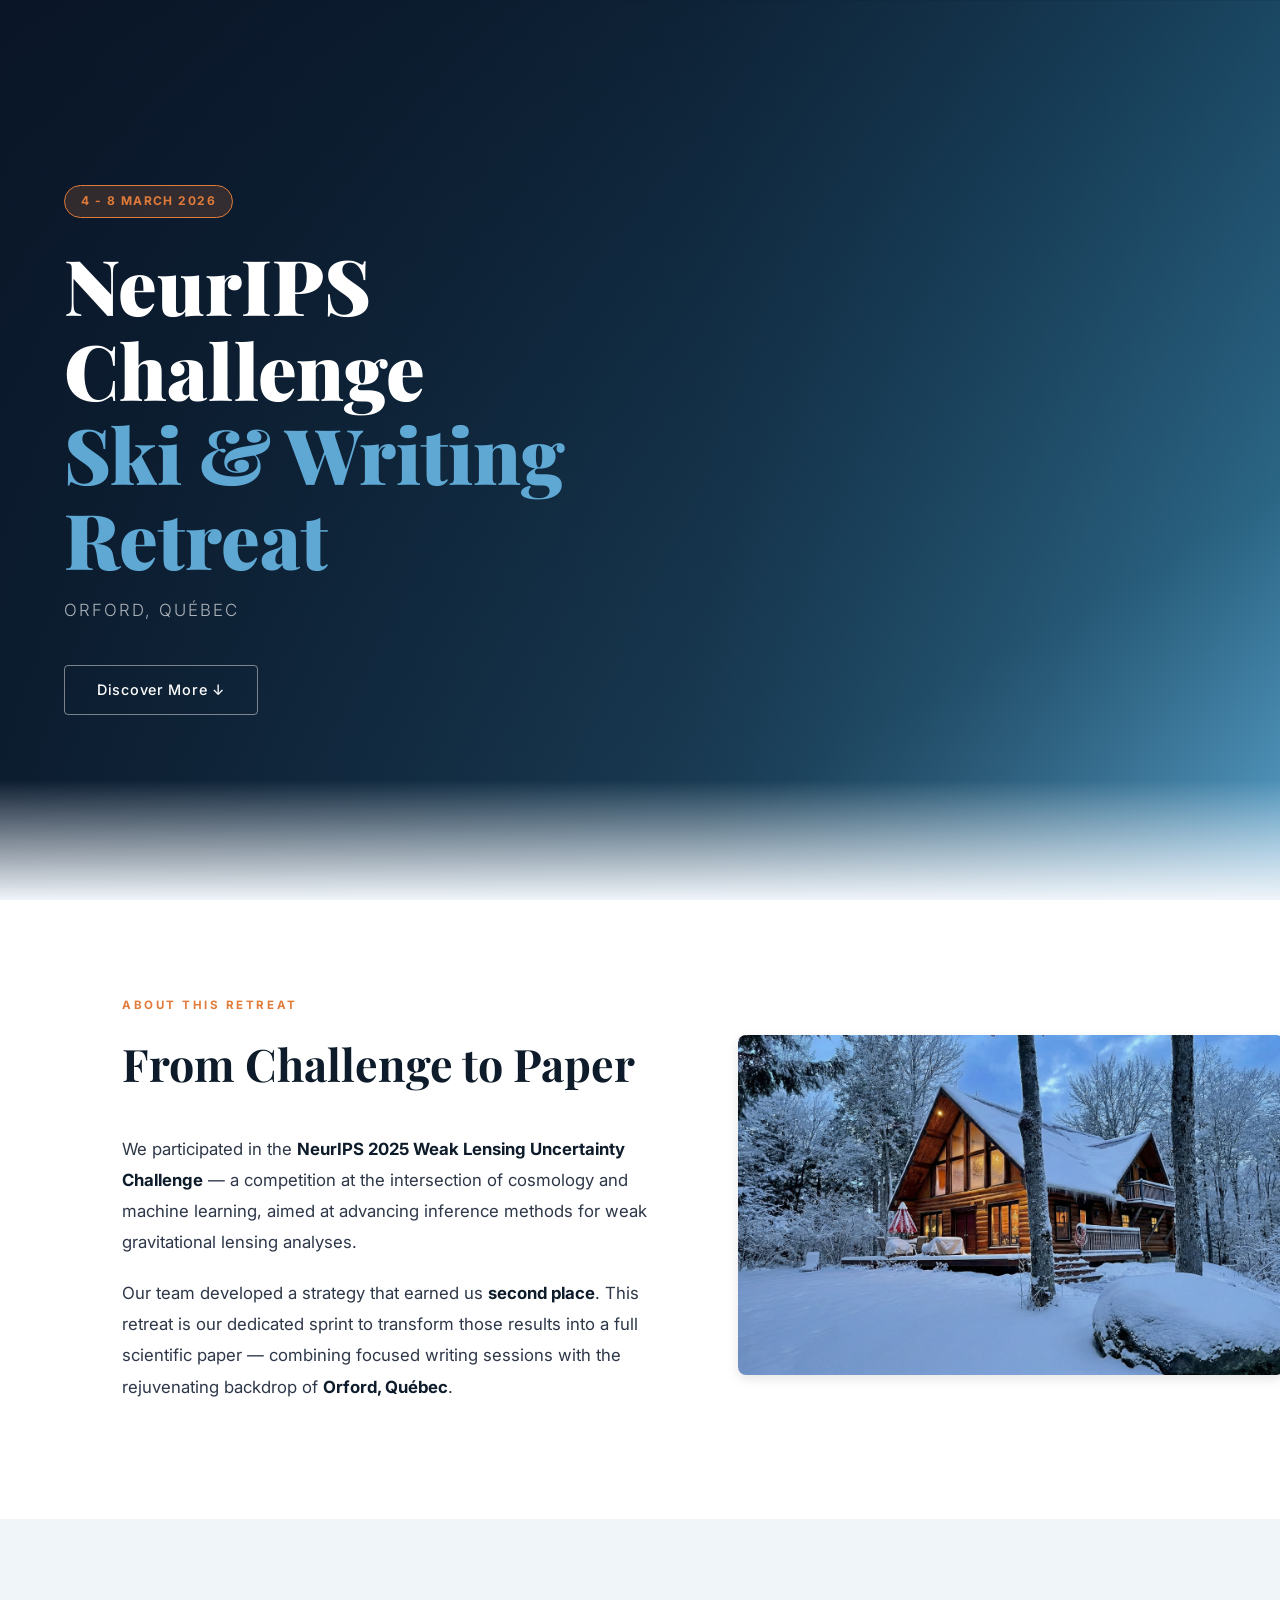
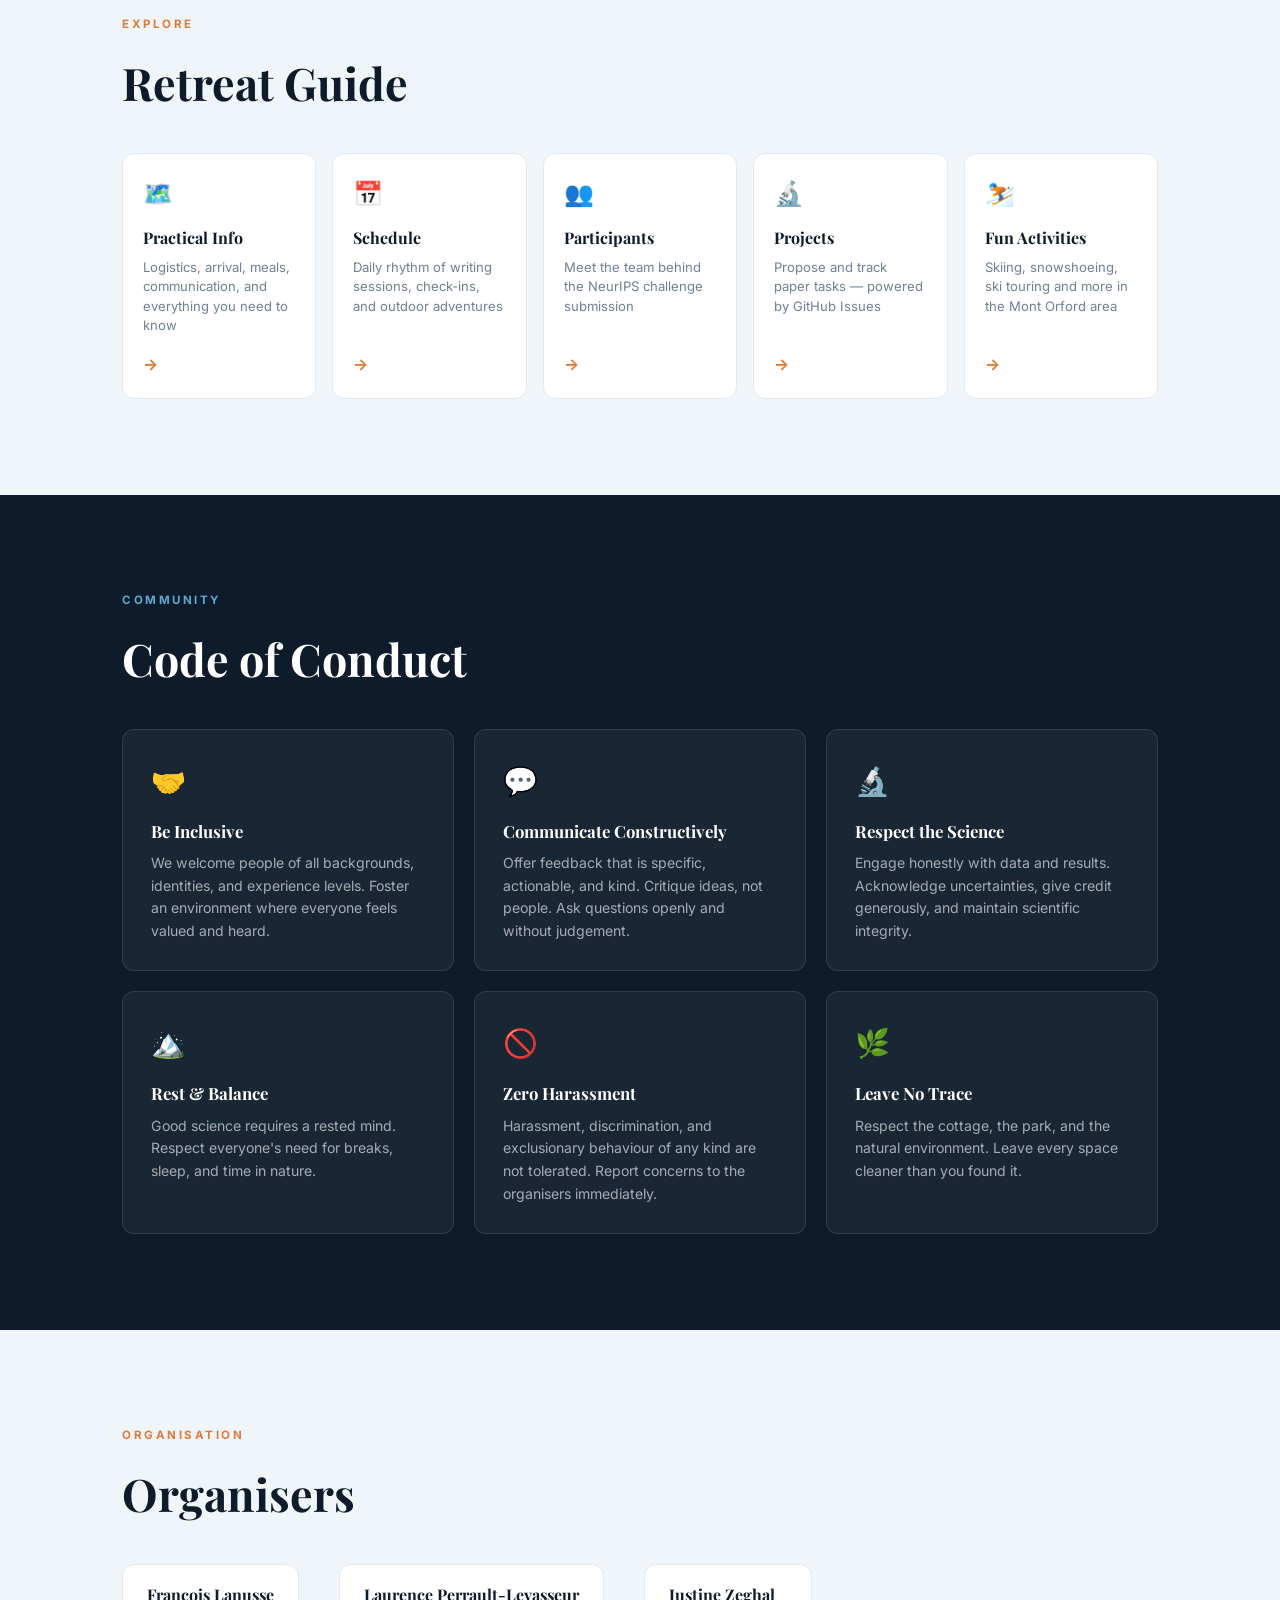
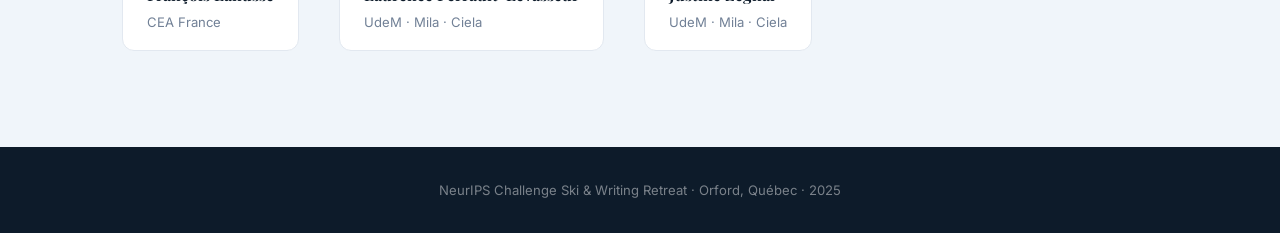
==== index.html @ ecc27511 "Initial commit" ====
<!DOCTYPE html>
<html lang="en">
<head>
  <meta charset="UTF-8">
  <meta name="viewport" content="width=device-width, initial-scale=1.0">
  <title>NeurIPS Challenge Ski &amp; Writing Retreat</title>
  <link rel="preconnect" href="https://fonts.googleapis.com">
  <link rel="preconnect" href="https://fonts.gstatic.com" crossorigin>
  <link href="https://fonts.googleapis.com/css2?family=Playfair+Display:wght@400;700;900&family=Inter:wght@300;400;500;600&display=swap" rel="stylesheet">
  <link rel="stylesheet" href="style.css">
</head>
<body>

  <!-- Sticky nav — hidden until user scrolls past hero -->
  <nav class="sticky-nav" id="stickyNav">
    <div class="nav-inner">
      <a href="index.html" class="nav-logo">NeurIPS Retreat</a>
      <div class="nav-links">
        <a href="practical.html">Practical Info</a>
        <a href="schedule.html">Schedule</a>
        <a href="participants.html">Participants</a>
        <a href="projects.html">Projects</a>
        <a href="activities.html">Fun Activities</a>
      </div>
    </div>
  </nav>

  <!-- ═══════════════ HERO ═══════════════ -->
  <!--
    MOUNTAIN PHOTO INSTRUCTIONS
    ───────────────────────────
    1. Place your photo (e.g. mountain.jpg) in this folder
    2. In style.css, find the .hero rule and uncomment:
         background-image: url('mountain.jpg');
    3. Remove or comment out the gradient background line above it
  -->
  <section class="hero">
    <div class="hero-overlay"></div>
    <div class="hero-content">
      <div class="hero-badge">4 - 8 March 2026</div>
      <h1 class="hero-title">
        NeurIPS Challenge<br>
        <span class="hero-title-accent">Ski &amp; Writing Retreat</span>
      </h1>
      <p class="hero-subtitle">Orford, Québec</p>
      <a href="#rationale" class="hero-cta">Discover More ↓</a>
    </div>
  </section>

<!-- ═══════════════ RATIONALE ═══════════════ -->

  <section class="rationale" id="rationale">
    <div class="container">
      <div class="rationale-inner">
        <div class="rationale-text">
          <div class="section-label">About This Retreat</div>
          <h2>From Challenge to Paper</h2>
          <p class="body-text">
            We participated in the <a href="https://www.codabench.org/competitions/8934/" target="_blank" rel="noopener"><strong>NeurIPS 2025 Weak Lensing Uncertainty Challenge</strong></a> 
            — a competition at the intersection of cosmology and machine learning, aimed at advancing 
            inference methods for weak gravitational lensing analyses.
          </p>
          <p class="body-text">
            Our team developed a strategy that earned us <strong>second place</strong>.
            This retreat is our dedicated sprint to transform those results into a full scientific paper —
            combining focused writing sessions with the rejuvenating backdrop of <strong>Orford, Québec</strong>.
          </p>
        </div>
        <div class="rationale-image">
          <img src="img/cottage_pic.jpg" alt="The retreat cottage" style="width:130%; border-radius:8px; box-shadow:0 4px 12px rgba(0,0,0,0.1);">
        </div>
      </div>
    </div>
  </section>

  <!-- ═══════════════ NAVIGATION CARDS ═══════════════ -->
  <section class="nav-section" id="explore">
    <div class="container">
      <div class="section-label">Explore</div>
      <h2>Retreat Guide</h2>
      <div class="nav-cards">

        <a href="practical.html" class="nav-card">
          <div class="nav-card-icon">🗺️</div>
          <h3>Practical Info</h3>
          <p>Logistics, arrival, meals, communication, and everything you need to know</p>
          <span class="nav-card-arrow">→</span>
        </a>

        <a href="schedule.html" class="nav-card">
          <div class="nav-card-icon">📅</div>
          <h3>Schedule</h3>
          <p>Daily rhythm of writing sessions, check-ins, and outdoor adventures</p>
          <span class="nav-card-arrow">→</span>
        </a>

        <a href="participants.html" class="nav-card">
          <div class="nav-card-icon">👥</div>
          <h3>Participants</h3>
          <p>Meet the team behind the NeurIPS challenge submission</p>
          <span class="nav-card-arrow">→</span>
        </a>

        <a href="projects.html" class="nav-card">
          <div class="nav-card-icon">🔬</div>
          <h3>Projects</h3>
          <p>Propose and track paper tasks — powered by GitHub Issues</p>
          <span class="nav-card-arrow">→</span>
        </a>

        <a href="activities.html" class="nav-card">
          <div class="nav-card-icon">⛷️</div>
          <h3>Fun Activities</h3>
          <p>Skiing, snowshoeing, ski touring and more in the Mont Orford area</p>
          <span class="nav-card-arrow">→</span>
        </a>

      </div>
    </div>
  </section>

  <!-- ═══════════════ CODE OF CONDUCT ═══════════════ -->
  <section class="conduct" id="conduct">
    <div class="container">
      <div class="section-label">Community</div>
      <h2>Code of Conduct</h2>
      <div class="conduct-grid">

        <div class="conduct-item">
          <div class="conduct-icon">🤝</div>
          <h3>Be Inclusive</h3>
          <p>We welcome people of all backgrounds, identities, and experience levels. Foster an environment where everyone feels valued and heard.</p>
        </div>

        <div class="conduct-item">
          <div class="conduct-icon">💬</div>
          <h3>Communicate Constructively</h3>
          <p>Offer feedback that is specific, actionable, and kind. Critique ideas, not people. Ask questions openly and without judgement.</p>
        </div>

        <div class="conduct-item">
          <div class="conduct-icon">🔬</div>
          <h3>Respect the Science</h3>
          <p>Engage honestly with data and results. Acknowledge uncertainties, give credit generously, and maintain scientific integrity.</p>
        </div>

        <div class="conduct-item">
          <div class="conduct-icon">🏔️</div>
          <h3>Rest &amp; Balance</h3>
          <p>Good science requires a rested mind. Respect everyone's need for breaks, sleep, and time in nature.</p>
        </div>

        <div class="conduct-item">
          <div class="conduct-icon">🚫</div>
          <h3>Zero Harassment</h3>
          <p>Harassment, discrimination, and exclusionary behaviour of any kind are not tolerated. Report concerns to the organisers immediately.</p>
        </div>

        <div class="conduct-item">
          <div class="conduct-icon">🌿</div>
          <h3>Leave No Trace</h3>
          <p>Respect the cottage, the park, and the natural environment. Leave every space cleaner than you found it.</p>
        </div>

      </div>
    </div>
  </section>

  <!-- ═══════════════ ORGANISERS ═══════════════ -->
  <section class="organisers">
    <div class="container">
      <div class="section-label">Organisation</div>
      <h2>Organisers</h2>
      <div class="organisers-list">
        <div class="organiser-item">
          <div class="organiser-name">François Lanusse</div>
          <div class="organiser-affil">CEA France</div>
        </div>
        <div class="organiser-item">
          <div class="organiser-name">Laurence Perrault-Levasseur</div>
          <div class="organiser-affil">UdeM · Mila · Ciela</div>
        </div>
        <div class="organiser-item">
          <div class="organiser-name">Justine Zeghal</div>
          <div class="organiser-affil">UdeM · Mila · Ciela</div>
        </div>
      </div>
    </div>
  </section>

<footer class="footer">
    <p>NeurIPS Challenge Ski &amp; Writing Retreat · Orford, Québec · 2025</p>
  </footer>

  <script src="script.js"></script>
</body>
</html>
---- style.css ----
/* ============================================================
   GLOBAL RESET & VARIABLES
   ============================================================ */
*, *::before, *::after { box-sizing: border-box; margin: 0; padding: 0; }

:root {
  --navy:       #0d1b2a;
  --blue:       #1b4965;
  --sky:        #5fa8d3;
  --snow:       #f0f5fa;
  --accent:     #e07b39;
  --text:       #2d3748;
  --muted:      #718096;
  --white:      #ffffff;
  --border:     #e2e8f0;
}

html { scroll-behavior: smooth; }

body {
  font-family: 'Inter', sans-serif;
  color: var(--text);
  background: var(--snow);
  line-height: 1.7;
}

.container { max-width: 1100px; margin: 0 auto; padding: 0 2rem; }
a { text-decoration: none; color: inherit; }

.body-text {
  font-size: 1.05rem;
  max-width: 720px;
  margin-bottom: 1.25rem;
  line-height: 1.85;
  color: var(--text);
}
.body-text strong { color: var(--navy); }
.body-text a {
  color: inherit;
  transition: color 0.2s;
}
.body-text a:hover,
.body-text a:hover strong { color: var(--accent); }

/* ============================================================
   STICKY NAV  (index.html — slides in after hero)
   ============================================================ */
.sticky-nav {
  position: fixed;
  top: 0; left: 0; right: 0;
  z-index: 1000;
  background: rgba(13, 27, 42, 0.97);
  backdrop-filter: blur(10px);
  padding: 0.9rem 2rem;
  transform: translateY(-100%);
  transition: transform 0.3s ease;
}
.sticky-nav.visible { transform: translateY(0); }

.nav-inner {
  max-width: 1100px;
  margin: 0 auto;
  display: flex;
  align-items: center;
  justify-content: space-between;
}
.nav-logo {
  font-family: 'Playfair Display', serif;
  color: var(--white);
  font-weight: 700;
  font-size: 0.95rem;
}
.nav-links { display: flex; gap: 2rem; }
.nav-links a {
  color: rgba(255,255,255,0.75);
  font-size: 0.88rem;
  font-weight: 500;
  letter-spacing: 0.04em;
  transition: color 0.2s;
}
.nav-links a:hover { color: var(--accent); }

/* ============================================================
   HERO  (index.html)
   ============================================================ */
.hero {
  position: relative;
  min-height: 100vh;
  display: flex;
  align-items: center;
  overflow: hidden;

  /* ── MOUNTAIN PHOTO ────────────────────────────────────────
     Replace this gradient with your own photo:
       background-image: url('mountain.jpg');
       background-size: cover;
       background-position: center;
     ────────────────────────────────────────────────────────── */
  background: linear-gradient(
    150deg,
    #0a1628 0%,
    #1b4965 45%,
    #2d6a8a 75%,
    #5fa8d3 100%
  );
}

.hero-overlay {
  position: absolute;
  inset: 0;
  background: linear-gradient(
    to right,
    rgba(10, 22, 40, 0.88) 0%,
    rgba(10, 22, 40, 0.55) 55%,
    rgba(10, 22, 40, 0.05) 100%
  );
}

.hero::after {
  content: '';
  position: absolute;
  bottom: 0; left: 0; right: 0;
  height: 120px;
  background: linear-gradient(to top, var(--snow), transparent);
  pointer-events: none;
}

.hero-content {
  position: relative;
  z-index: 1;
  padding: 2rem 4rem;
  max-width: 700px;
}

.hero-badge {
  display: inline-block;
  background: rgba(224, 123, 57, 0.18);
  border: 1px solid var(--accent);
  color: var(--accent);
  padding: 0.35rem 1rem;
  border-radius: 999px;
  font-size: 0.75rem;
  font-weight: 700;
  letter-spacing: 0.12em;
  text-transform: uppercase;
  margin-bottom: 1.5rem;
}

.hero-title {
  font-family: 'Playfair Display', serif;
  font-size: clamp(2.4rem, 6vw, 5rem);
  font-weight: 900;
  color: var(--white);
  line-height: 1.1;
  margin-bottom: 1rem;
}
.hero-title-accent { color: var(--sky); }

.hero-subtitle {
  color: rgba(255,255,255,0.65);
  font-size: 1.05rem;
  font-weight: 300;
  letter-spacing: 0.12em;
  margin-bottom: 2.5rem;
  text-transform: uppercase;
}

.hero-cta {
  display: inline-block;
  color: var(--white);
  border: 1px solid rgba(255,255,255,0.45);
  padding: 0.75rem 2rem;
  border-radius: 4px;
  font-size: 0.9rem;
  font-weight: 500;
  letter-spacing: 0.05em;
  transition: all 0.2s;
}
.hero-cta:hover {
  background: rgba(255,255,255,0.1);
  border-color: rgba(255,255,255,0.85);
}

/* ============================================================
   SHARED SECTION STYLES
   ============================================================ */
section { padding: 6rem 0; }

.section-label {
  font-size: 0.72rem;
  font-weight: 700;
  letter-spacing: 0.22em;
  text-transform: uppercase;
  color: var(--accent);
  margin-bottom: 0.65rem;
}

section h2 {
  font-family: 'Playfair Display', serif;
  font-size: clamp(1.8rem, 4vw, 2.8rem);
  font-weight: 700;
  color: var(--navy);
  margin-bottom: 2rem;
}

/* ============================================================
   RATIONALE SECTION
   ============================================================ */
.rationale { background: var(--white); }

.rationale-inner {
  display: flex;
  align-items: center;
  gap: 4rem;
}
.rationale-text { flex: 1; }
.rationale-image {
  flex: 0 0 420px;
}
.rationale-image img {
  width: 100%;
  border-radius: 16px;
  object-fit: cover;
  box-shadow: 0 12px 40px rgba(0,0,0,0.12);
}

@media (max-width: 900px) {
  .rationale-inner { flex-direction: column; gap: 2rem; }
  .rationale-image { flex: none; width: 100%; }
}


/* ============================================================
   CODE OF CONDUCT
   ============================================================ */
.conduct { background: var(--navy); }
.conduct .section-label { color: var(--sky); }
.conduct h2 { color: var(--white); }

.conduct-grid {
  display: grid;
  grid-template-columns: repeat(auto-fit, minmax(280px, 1fr));
  gap: 1.25rem;
  margin-top: 0.5rem;
}
.conduct-item {
  background: rgba(255,255,255,0.05);
  border: 1px solid rgba(255,255,255,0.1);
  border-radius: 12px;
  padding: 1.75rem;
  transition: background 0.2s;
}
.conduct-item:hover { background: rgba(255,255,255,0.09); }
.conduct-icon { font-size: 1.75rem; margin-bottom: 0.7rem; }
.conduct-item h3 {
  font-family: 'Playfair Display', serif;
  font-size: 1.05rem;
  color: var(--white);
  margin-bottom: 0.45rem;
}
.conduct-item p { color: rgba(255,255,255,0.62); font-size: 0.88rem; line-height: 1.6; }

/* ============================================================
   NAVIGATION CARDS  (index.html bottom section)
   ============================================================ */
.nav-section { background: var(--snow); }

.nav-cards {
  display: grid;
  grid-template-columns: repeat(5, 1fr);
  gap: 1rem;
}
.nav-card {
  background: var(--white);
  border: 1px solid var(--border);
  border-radius: 12px;
  padding: 1.25rem;
  display: flex;
  flex-direction: column;
  color: var(--text);
  transition: transform 0.2s, box-shadow 0.2s, border-color 0.2s;
}
.nav-card:hover {
  transform: translateY(-5px);
  box-shadow: 0 14px 40px rgba(0,0,0,0.1);
  border-color: var(--sky);
}
.nav-card-icon { font-size: 1.5rem; margin-bottom: 0.6rem; }
.nav-card h3 {
  font-family: 'Playfair Display', serif;
  font-size: 1rem;
  color: var(--navy);
  margin-bottom: 0.45rem;
}
.nav-card p { color: var(--muted); font-size: 0.82rem; line-height: 1.45; flex: 1; }
.nav-card-arrow { display: block; margin-top: 1rem; color: var(--accent); font-size: 1rem; font-weight: 700; }

/* ============================================================
   ORGANISERS
   ============================================================ */
.organisers { background: var(--snow); }
.organisers-list {
  display: flex;
  gap: 2.5rem;
  flex-wrap: wrap;
  margin-top: 0.5rem;
}
.organiser-item {
  background: var(--white);
  border: 1px solid var(--border);
  border-radius: 12px;
  padding: 1rem 1.5rem;
}
.organiser-name {
  font-family: 'Playfair Display', serif;
  font-size: 1rem;
  font-weight: 700;
  color: var(--navy);
}
.organiser-affil {
  font-size: 0.82rem;
  color: var(--muted);
  margin-top: 0.2rem;
}

/* ============================================================
   FOOTER
   ============================================================ */
.footer {
  background: var(--navy);
  color: rgba(255,255,255,0.45);
  text-align: center;
  padding: 2rem;
  font-size: 0.82rem;
}

/* ============================================================
   SUB-PAGE NAV
   ============================================================ */
.page-nav {
  background: var(--navy);
  padding: 1rem 2rem;
  position: sticky;
  top: 0;
  z-index: 100;
}
.page-nav-inner {
  max-width: 1100px;
  margin: 0 auto;
  display: flex;
  align-items: center;
  gap: 0;
  flex-wrap: nowrap;
}
.page-nav-logo {
  font-family: 'Playfair Display', serif;
  color: var(--white);
  font-weight: 700;
  font-size: 0.9rem;
  margin-right: 2rem;
  white-space: nowrap;
}
.page-nav a {
  color: rgba(255,255,255,0.65);
  font-size: 0.82rem;
  font-weight: 500;
  letter-spacing: 0.02em;
  padding: 0.4rem 0;
  margin-right: 1.25rem;
  border-bottom: 2px solid transparent;
  transition: all 0.2s;
  white-space: nowrap;
}
.page-nav a:hover { color: var(--white); }
.page-nav a.active { color: var(--accent); border-bottom-color: var(--accent); }

/* ============================================================
   SUB-PAGE HERO
   ============================================================ */
.page-hero {
  background: linear-gradient(135deg, #0a1628, #1b4965);
  padding: 4rem 0 3rem;
}
.page-hero .section-label { color: var(--sky); }
.page-hero h1 {
  font-family: 'Playfair Display', serif;
  font-size: clamp(2rem, 4vw, 3.2rem);
  font-weight: 700;
  color: var(--white);
}

/* ============================================================
   ACTIVITY CARDS
   ============================================================ */
.activities-section { padding: 4rem 0; background: var(--snow); }

.activity-card {
  background: var(--white);
  border-radius: 16px;
  padding: 2rem;
  margin-bottom: 1.25rem;
  border: 1px solid var(--border);
  display: flex;
  gap: 1.5rem;
  align-items: flex-start;
}
.activity-icon { font-size: 2.25rem; flex-shrink: 0; }
.activity-content h3 {
  font-family: 'Playfair Display', serif;
  font-size: 1.25rem;
  color: var(--navy);
  margin-bottom: 0.5rem;
}
.activity-content p { color: var(--muted); font-size: 0.93rem; line-height: 1.65; margin-bottom: 0.75rem; }

.activity-tag {
  display: inline-block;
  background: var(--snow);
  border: 1px solid var(--border);
  color: var(--text);
  padding: 0.25rem 0.75rem;
  border-radius: 999px;
  font-size: 0.8rem;
  margin-right: 0.4rem;
  margin-bottom: 0.5rem;
}
.activity-link {
  display: inline-flex;
  align-items: center;
  gap: 0.3rem;
  color: var(--accent);
  font-weight: 600;
  font-size: 0.88rem;
  margin-top: 0.5rem;
  transition: gap 0.2s;
}
.activity-link:hover { gap: 0.55rem; }

/* ============================================================
   SCHEDULE
   ============================================================ */
.schedule-section { padding: 4rem 0; background: var(--snow); }

.day-schedule {
  background: var(--white);
  border-radius: 16px;
  overflow: hidden;
  border: 1px solid var(--border);
  margin-bottom: 2rem;
}
.schedule-item {
  display: flex;
  gap: 1.5rem;
  padding: 1.4rem 2rem;
  border-bottom: 1px solid var(--border);
  align-items: flex-start;
}
.schedule-item:last-child { border-bottom: none; }

.schedule-time {
  font-weight: 700;
  color: var(--navy);
  font-size: 0.85rem;
  min-width: 130px;
  font-family: 'Inter', monospace;
  padding-top: 0.25rem;
}
.schedule-pill {
  font-size: 0.68rem;
  font-weight: 700;
  letter-spacing: 0.12em;
  text-transform: uppercase;
  padding: 0.2rem 0.65rem;
  border-radius: 4px;
  flex-shrink: 0;
  margin-top: 0.25rem;
}
.pill-work     { background: rgba(27,73,101,0.12); color: var(--blue); }
.pill-activity { background: rgba(224,123,57,0.12); color: var(--accent); }
.pill-social   { background: rgba(95,168,211,0.15); color: #2d6a8a; }
.pill-break    { background: rgba(113,128,150,0.12); color: var(--muted); }

.schedule-desc h4 { font-weight: 600; color: var(--navy); margin-bottom: 0.2rem; }
.schedule-desc p  { font-size: 0.88rem; color: var(--muted); line-height: 1.55; }

.schedule-note {
  background: var(--white);
  border-radius: 10px;
  padding: 1.2rem 1.75rem;
  border-left: 4px solid var(--accent);
  font-size: 0.92rem;
  color: var(--text);
}

/* ============================================================
   PARTICIPANTS
   ============================================================ */
.participants-section { padding: 4rem 0; background: var(--snow); }

.participants-grid {
  display: grid;
  grid-template-columns: repeat(auto-fill, minmax(190px, 1fr));
  gap: 1.25rem;
}
.participant-card {
  background: var(--white);
  border-radius: 16px;
  padding: 1.75rem;
  text-align: center;
  border: 1px solid var(--border);
}
.participant-avatar {
  width: 76px;
  height: 76px;
  background: linear-gradient(135deg, var(--blue), var(--sky));
  border-radius: 50%;
  margin: 0 auto 1rem;
  display: flex;
  align-items: center;
  justify-content: center;
  font-size: 1.6rem;
  color: var(--white);
  font-weight: 700;
  font-family: 'Playfair Display', serif;
}
.participant-name {
  font-family: 'Playfair Display', serif;
  font-size: 1rem;
  color: var(--navy);
  font-weight: 700;
}
.participant-role { font-size: 0.8rem; color: var(--muted); margin-top: 0.2rem; }
.participant-presence {
  display: inline-block;
  margin-top: 0.6rem;
  padding: 0.2rem 0.65rem;
  border-radius: 999px;
  font-size: 0.72rem;
  font-weight: 700;
  letter-spacing: 0.06em;
  text-transform: uppercase;
}
.presence-inperson { background: rgba(27,73,101,0.12); color: var(--blue); }
.presence-remote   { background: rgba(113,128,150,0.1); color: var(--muted); }

.participant-add {
  border: 2px dashed var(--border);
  background: transparent;
  display: flex;
  flex-direction: column;
  align-items: center;
  justify-content: center;
  min-height: 165px;
  color: var(--muted);
  font-size: 0.83rem;
  text-align: center;
  gap: 0.5rem;
}

/* ============================================================
   PROJECTS
   ============================================================ */
.projects-section { padding: 4rem 0; background: var(--snow); }

.project-propose {
  background: linear-gradient(135deg, var(--blue), #2d6a8a);
  border-radius: 16px;
  padding: 2rem 2.5rem;
  color: var(--white);
  margin-bottom: 3rem;
  display: flex;
  align-items: center;
  justify-content: space-between;
  gap: 2rem;
  flex-wrap: wrap;
}
.project-propose h3 {
  font-family: 'Playfair Display', serif;
  font-size: 1.35rem;
  margin-bottom: 0.4rem;
}
.project-propose p { color: rgba(255,255,255,0.78); font-size: 0.93rem; }

.btn-propose {
  display: inline-block;
  background: var(--accent);
  color: var(--white);
  padding: 0.75rem 1.75rem;
  border-radius: 8px;
  font-weight: 600;
  font-size: 0.9rem;
  white-space: nowrap;
  transition: background 0.2s;
}
.btn-propose:hover { background: #c96a28; }

.projects-grid {
  display: grid;
  grid-template-columns: repeat(auto-fill, minmax(300px, 1fr));
  gap: 1.25rem;
}
.project-card {
  background: var(--white);
  border-radius: 16px;
  padding: 1.75rem;
  border: 1px solid var(--border);
  transition: transform 0.2s, box-shadow 0.2s;
}
.project-card:hover { transform: translateY(-3px); box-shadow: 0 8px 30px rgba(0,0,0,0.08); }
.project-number { font-size: 0.75rem; color: var(--muted); font-weight: 600; margin-bottom: 0.5rem; }
.project-title { font-family: 'Playfair Display', serif; font-size: 1.05rem; color: var(--navy); margin-bottom: 0.65rem; }
.project-body { font-size: 0.88rem; color: var(--muted); line-height: 1.6; margin-bottom: 1rem; }
.project-meta { display: flex; align-items: center; gap: 0.65rem; font-size: 0.78rem; color: var(--muted); flex-wrap: wrap; }
.project-label { padding: 0.2rem 0.6rem; border-radius: 4px; font-size: 0.72rem; font-weight: 700; }
.project-gh-link { color: var(--accent); font-weight: 600; font-size: 0.83rem; margin-left: auto; }

#projects-loading, #projects-empty {
  text-align: center;
  color: var(--muted);
  padding: 3.5rem 1rem;
  font-size: 1rem;
  grid-column: 1 / -1;
}
#projects-error {
  display: none;
  text-align: center;
  padding: 2rem;
  color: var(--muted);
}

/* ============================================================
   RESPONSIVE
   ============================================================ */
@media (max-width: 768px) {
  .hero-content { padding: 2rem; }
  .nav-links { gap: 1rem; }
  .activity-card { flex-direction: column; }
  .schedule-item { flex-wrap: wrap; gap: 0.75rem; }
  .schedule-time { min-width: auto; }
  .project-propose { flex-direction: column; text-align: center; }
  .btn-propose { align-self: center; }
  .page-nav-inner { gap: 0; }
  .page-nav a { margin-right: 1rem; font-size: 0.82rem; }
}
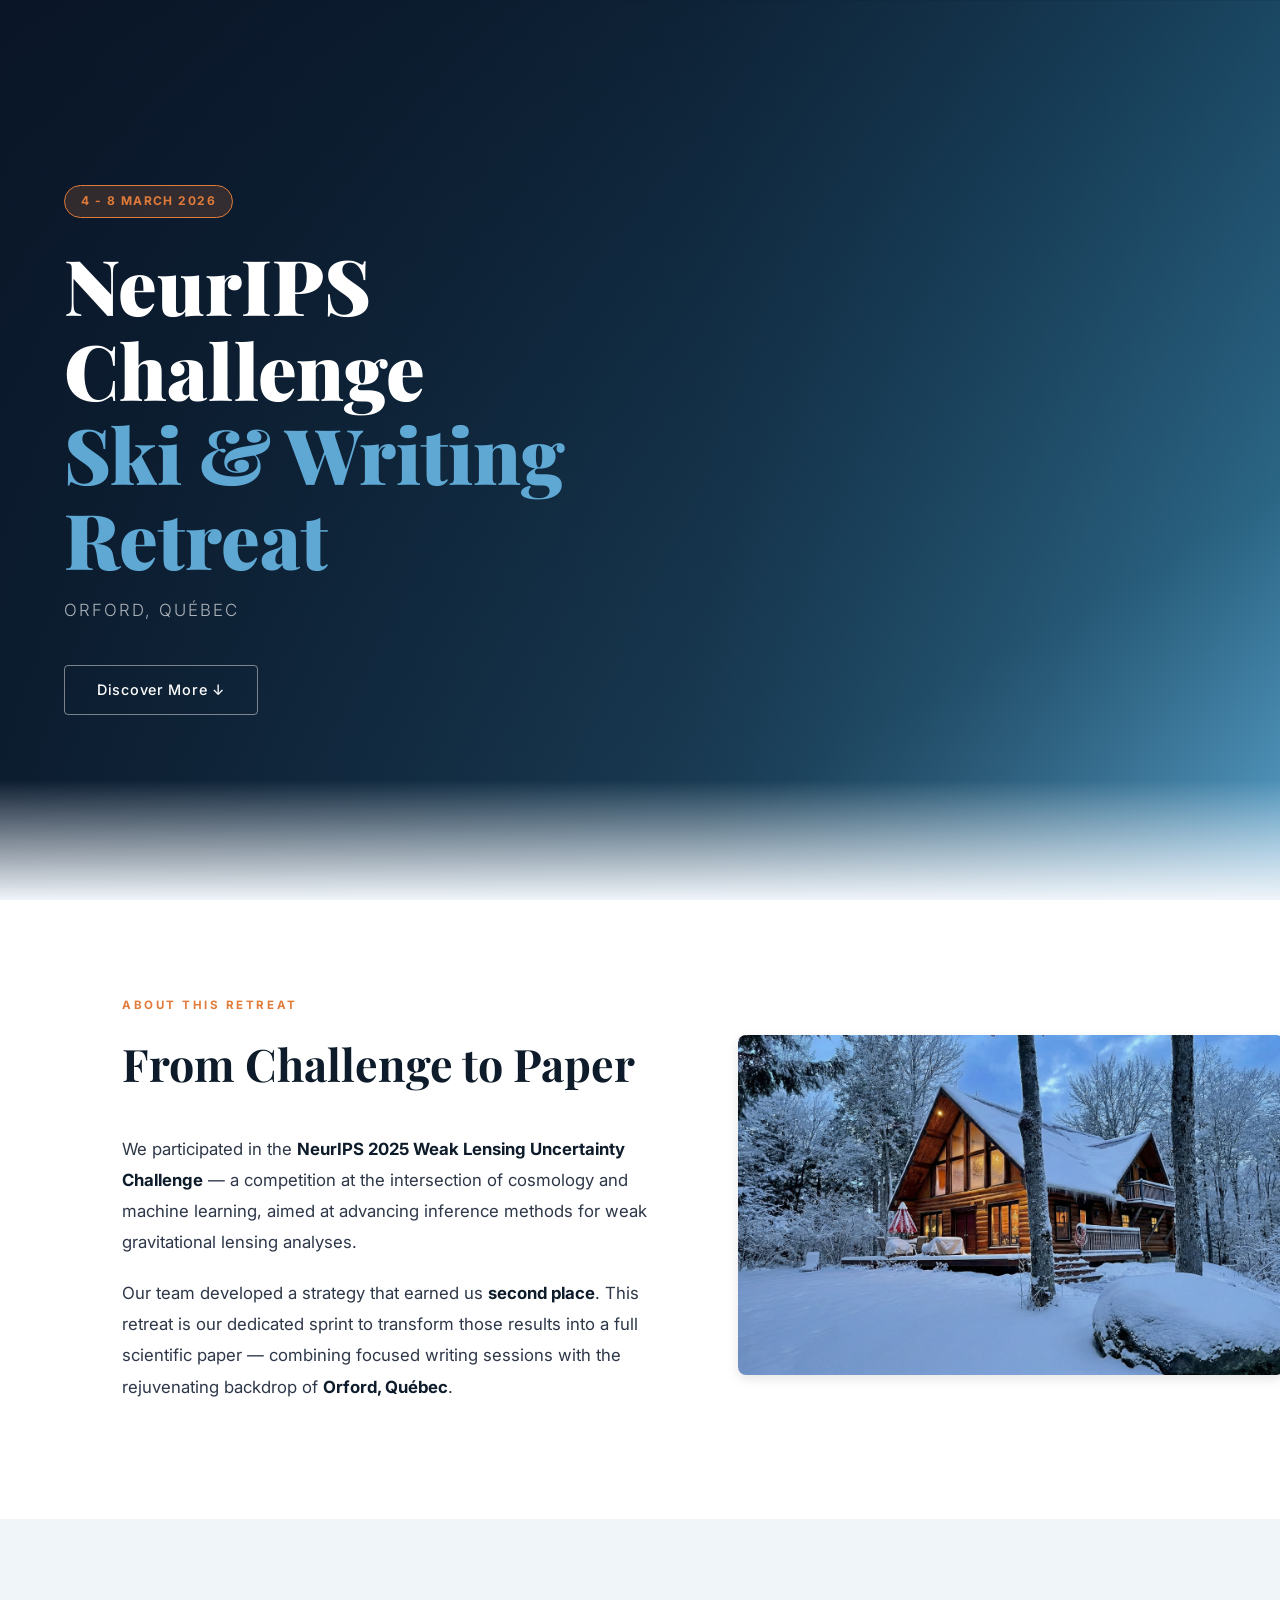
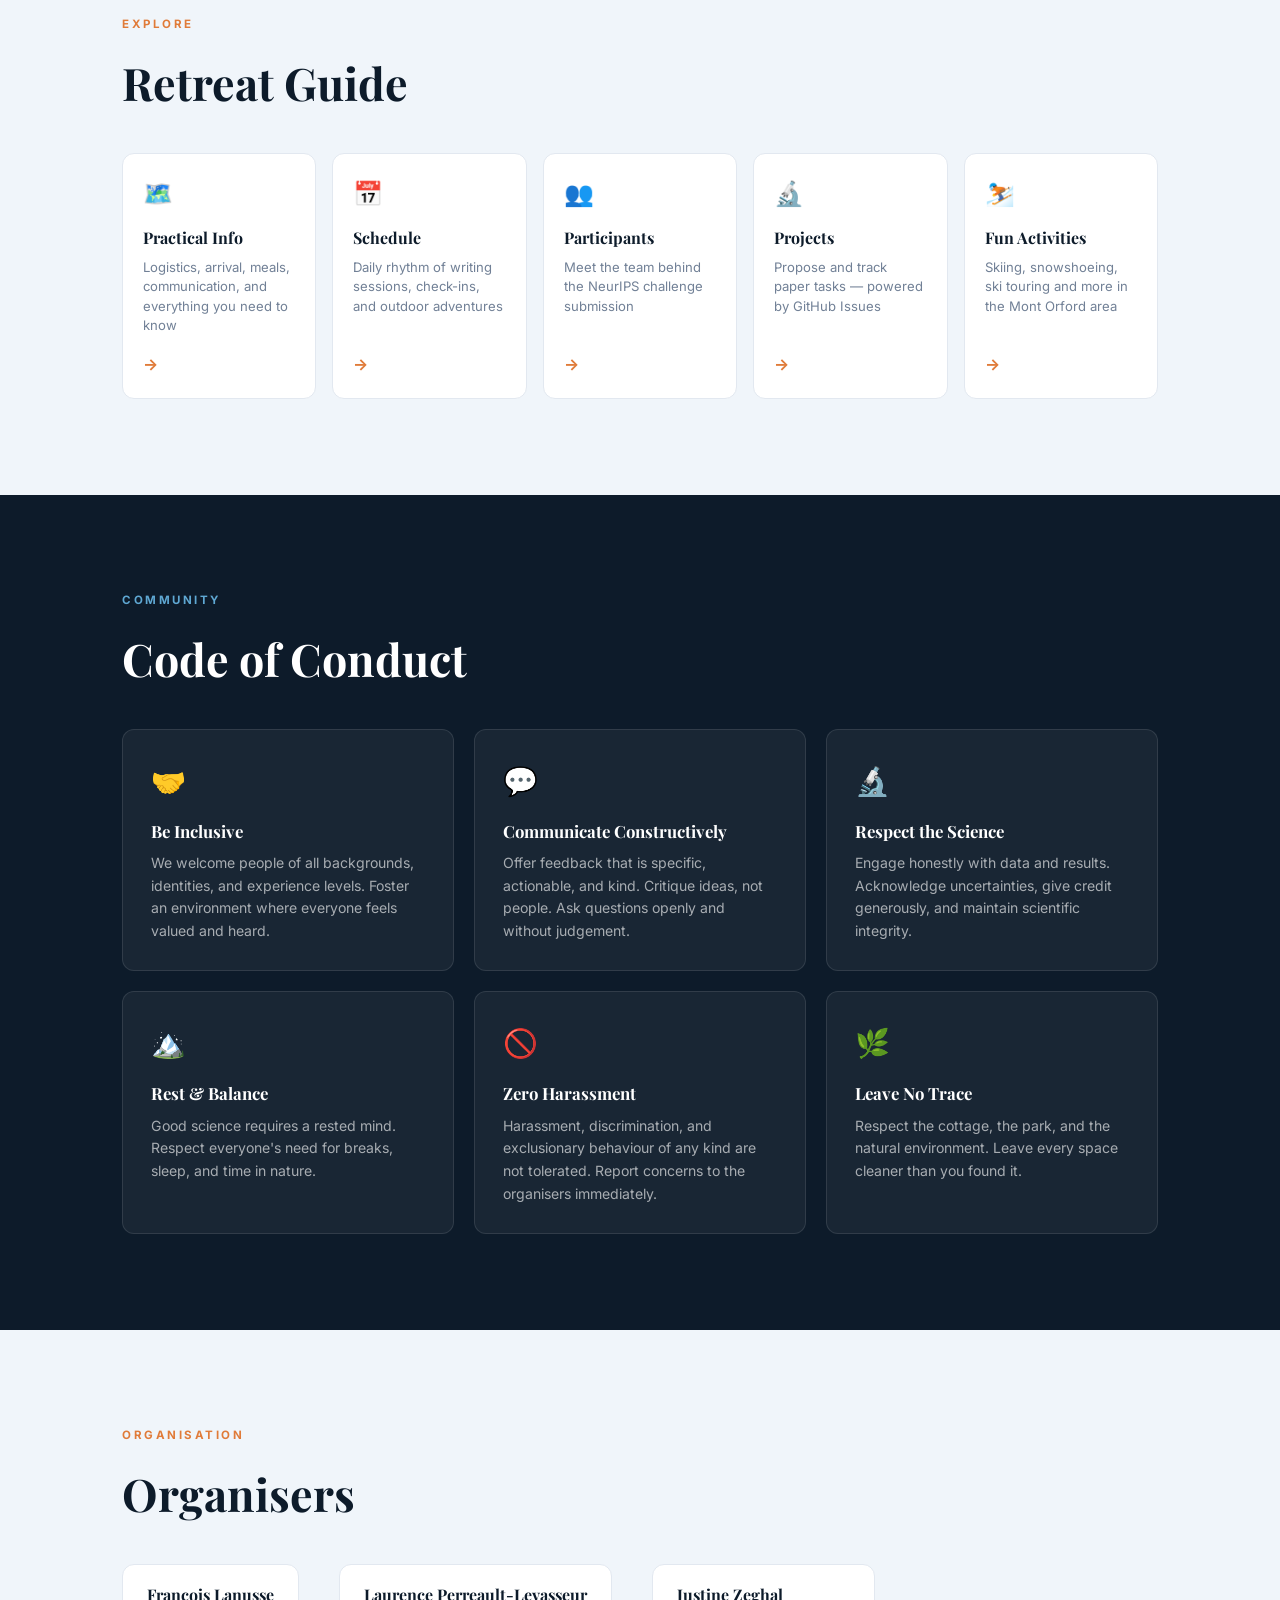
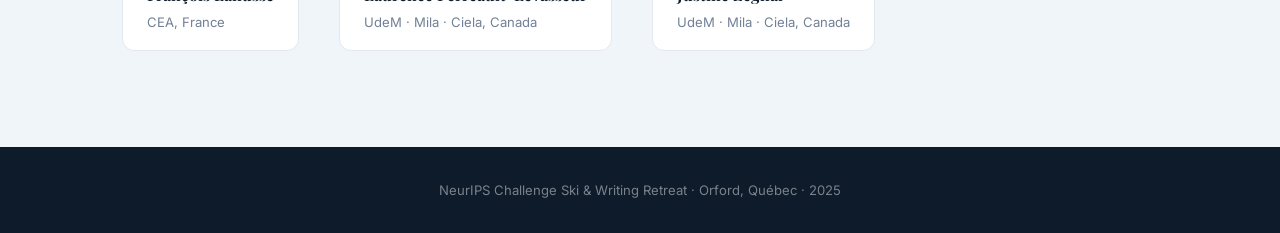
==== commit cfd18109: "fixe typo" ====
--- a/index.html
+++ b/index.html
@@ -174,15 +174,15 @@
       <div class="organisers-list">
         <div class="organiser-item">
           <div class="organiser-name">François Lanusse</div>
-          <div class="organiser-affil">CEA France</div>
+          <div class="organiser-affil">CEA, France</div>
         </div>
         <div class="organiser-item">
-          <div class="organiser-name">Laurence Perrault-Levasseur</div>
-          <div class="organiser-affil">UdeM · Mila · Ciela</div>
+          <div class="organiser-name">Laurence Perreault-Levasseur</div>
+          <div class="organiser-affil">UdeM · Mila · Ciela, Canada</div>
         </div>
         <div class="organiser-item">
           <div class="organiser-name">Justine Zeghal</div>
-          <div class="organiser-affil">UdeM · Mila · Ciela</div>
+          <div class="organiser-affil">UdeM · Mila · Ciela, Canada</div>
         </div>
       </div>
     </div>
--- a/style.css
+++ b/style.css
@@ -632,13 +632,45 @@
    RESPONSIVE
    ============================================================ */
 @media (max-width: 768px) {
-  .hero-content { padding: 2rem; }
-  .nav-links { gap: 1rem; }
+  /* Hero */
+  .hero-content { padding: 2rem 1.25rem; }
+
+  /* Sticky nav (index.html) */
+  .sticky-nav { padding: 0.75rem 1.25rem; }
+  .nav-inner { flex-wrap: wrap; }
+  .nav-logo { width: 100%; margin-bottom: 0.4rem; }
+  .nav-links { gap: 0.5rem 0.9rem; flex-wrap: wrap; }
+
+  /* Page nav (sub-pages) */
+  .page-nav { padding: 0.75rem 1.25rem; }
+  .page-nav-inner { flex-wrap: wrap; }
+  .page-nav-logo { width: 100%; margin-right: 0; margin-bottom: 0.4rem; }
+  .page-nav a { margin-right: 0.9rem; font-size: 0.82rem; }
+
+  /* Nav cards */
+  .nav-cards { grid-template-columns: repeat(2, 1fr); }
+
+  /* Section spacing */
+  section { padding: 4rem 0; }
+
+  /* Rationale image */
+  .rationale-image img { max-width: 100%; }
+
+  /* Activity cards */
   .activity-card { flex-direction: column; }
+
+  /* Schedule */
   .schedule-item { flex-wrap: wrap; gap: 0.75rem; }
   .schedule-time { min-width: auto; }
+
+  /* Projects */
   .project-propose { flex-direction: column; text-align: center; }
   .btn-propose { align-self: center; }
-  .page-nav-inner { gap: 0; }
-  .page-nav a { margin-right: 1rem; font-size: 0.82rem; }
-}
+}
+
+@media (max-width: 480px) {
+  .container { padding: 0 1rem; }
+  .nav-cards { grid-template-columns: 1fr; }
+  .page-hero { padding: 2.5rem 0 2rem; }
+  section { padding: 3rem 0; }
+}
